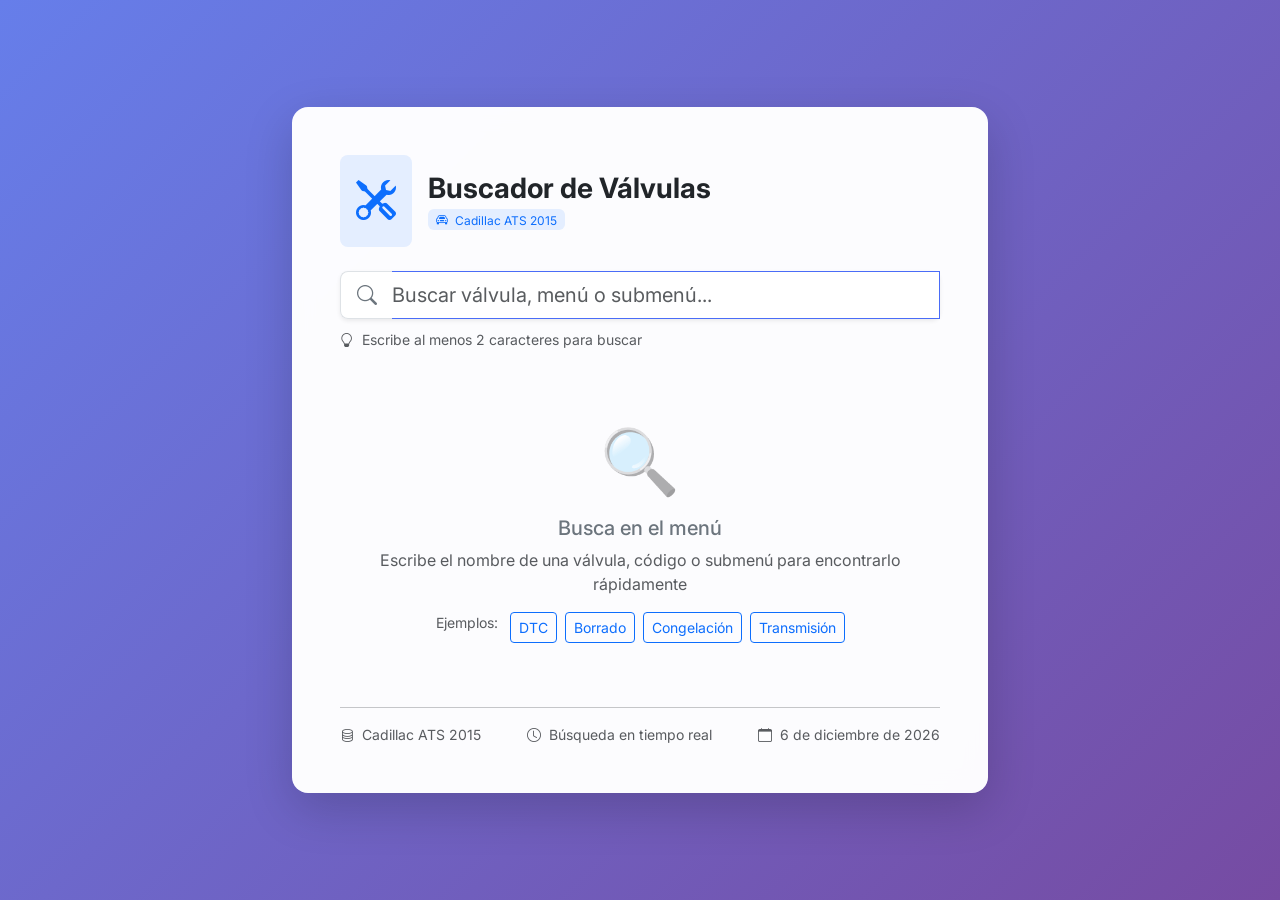
==== index.html @ 7dabc908 "Version 1: Estructura general del proyecto" ====
<!doctype html>
<html lang="es">
  <head>
    <meta charset="UTF-8" />
    <meta
      name="viewport"
      content="width=device-width, initial-scale=1.0, maximum-scale=1.0, user-scalable=no"
    />
    <title>Buscador de Válvulas - Cadillac ATS</title>

    <!-- Bootstrap 5 -->
    <link
      href="https://cdn.jsdelivr.net/npm/bootstrap@5.3.2/dist/css/bootstrap.min.css"
      rel="stylesheet"
    />
    <!-- Bootstrap Icons -->
    <link
      rel="stylesheet"
      href="https://cdn.jsdelivr.net/npm/bootstrap-icons@1.11.3/font/bootstrap-icons.min.css"
    />
    <!-- Google Fonts (opcional) -->
    <link
      href="https://fonts.googleapis.com/css2?family=Inter:wght@400;500;600;700&display=swap"
      rel="stylesheet"
    />
    <!-- Custom CSS -->
    <link rel="stylesheet" href="css/custom.css" />

    <link
      rel="icon"
      href="data:image/svg+xml,<svg xmlns='http://www.w3.org/2000/svg' viewBox='0 0 100 100'><text y='.9em' font-size='90'>🔧</text></svg>"
    />
  </head>
  <body>
    <div class="container py-4 py-md-5">
      <div class="card shadow-lg border-0 rounded-4">
        <div class="card-body p-4 p-md-5">
          <!-- Header -->
          <div
            class="d-flex flex-wrap align-items-center justify-content-between gap-3 mb-4"
          >
            <div class="d-flex align-items-center gap-3">
              <div class="bg-primary bg-opacity-10 p-3 rounded-3">
                <i class="bi bi-tools fs-1 text-primary"></i>
              </div>
              <div>
                <h1 class="h3 fw-bold mb-0">Buscador de Válvulas</h1>
                <span
                  class="badge bg-primary bg-opacity-10 text-primary fw-normal mt-1"
                  id="modeloBadge"
                >
                  <i class="bi bi-car-front me-1"></i> Cargando...
                </span>
              </div>
            </div>
          </div>

          <!-- Buscador -->
          <div class="mb-4">
            <div class="input-group input-group-lg shadow-sm">
              <span class="input-group-text bg-white border-end-0">
                <i class="bi bi-search text-secondary"></i>
              </span>
              <input
                type="text"
                id="buscador"
                class="form-control border-start-0 ps-0"
                placeholder="Buscar válvula, menú o submenú..."
                autofocus
                autocomplete="off"
              />
              <button
                id="limpiarBtn"
                class="btn btn-outline-secondary border-start-0"
                type="button"
                style="display: none"
              >
                <i class="bi bi-x-lg"></i>
              </button>
            </div>
            <div class="mt-2">
              <small class="text-muted" id="searchHint">
                <i class="bi bi-lightbulb me-1"></i> Escribe al menos 2
                caracteres para buscar
              </small>
            </div>
          </div>

          <!-- Estadísticas -->
          <div
            id="estadisticas"
            class="alert alert-secondary py-2 px-3 mb-3"
            style="display: none"
          >
            <small>
              <i class="bi bi-bar-chart me-1"></i>
              <span id="estadisticasTexto"></span>
            </small>
          </div>

          <!-- Resultados -->
          <div id="resultados" style="min-height: 200px">
            <!-- Estado vacío (se carga con JS) -->
          </div>

          <!-- Footer -->
          <hr class="my-3" />
          <div
            class="d-flex flex-wrap justify-content-between align-items-center text-muted small"
          >
            <span
              ><i class="bi bi-database me-1"></i>
              <span id="footerModelo">Cadillac ATS 2015</span></span
            >
            <span
              ><i class="bi bi-clock me-1"></i> Búsqueda en tiempo real</span
            >
            <span
              ><i class="bi bi-calendar me-1"></i> <span id="fechaActual"></span
            ></span>
          </div>
        </div>
      </div>
    </div>

    <!-- Bootstrap 5 JS -->
    <script src="https://cdn.jsdelivr.net/npm/bootstrap@5.3.2/dist/js/bootstrap.bundle.min.js"></script>
    <!-- Custom JS -->
    <script src="js/script.js"></script>
  </body>
</html>
---- css/custom.css ----
/* ===== FUENTE GLOBAL ===== */
body {
    font-family: 'Inter', -apple-system, BlinkMacSystemFont, 'Segoe UI', Roboto, Arial, sans-serif;
    background: linear-gradient(135deg, #667eea 0%, #764ba2 100%);
    min-height: 100vh;
    display: flex;
    align-items: center;
}

/* ===== CONTENEDOR PRINCIPAL ===== */
.container {
    max-width: 720px;
}

.card {
    backdrop-filter: blur(10px);
    background: rgba(255, 255, 255, 0.98);
}

/* ===== BUSCADOR ===== */
#buscador:focus {
    box-shadow: none;
    border-color: #4a6cf7;
}

.input-group:focus-within {
    box-shadow: 0 0 0 3px rgba(74, 108, 247, 0.15);
    border-radius: 0.5rem;
}

.input-group .form-control:focus {
    border-color: #4a6cf7;
}

/* ===== RESULTADOS ===== */
#resultados {
    max-height: 55vh;
    overflow-y: auto;
    scroll-behavior: smooth;
}

/* Scroll personalizado */
#resultados::-webkit-scrollbar {
    width: 4px;
}

#resultados::-webkit-scrollbar-track {
    background: #f1f1f1;
    border-radius: 10px;
}

#resultados::-webkit-scrollbar-thumb {
    background: #4a6cf7;
    border-radius: 10px;
}

/* ===== TARJETA DE RESULTADO ===== */
.resultado-item {
    animation: fadeIn 0.3s ease both;
    transition: all 0.2s ease;
    border-left: 4px solid #4a6cf7;
}

.resultado-item:hover {
    transform: translateX(4px);
    box-shadow: 0 4px 12px rgba(0, 0, 0, 0.08);
}

@keyframes fadeIn {
    from {
        opacity: 0;
        transform: translateY(-8px);
    }
    to {
        opacity: 1;
        transform: translateY(0);
    }
}

/* ===== POSICIÓN BADGE ===== */
.badge-position {
    background: #f3e8ff;
    color: #6c63ff;
}

/* ===== ESTADO VACÍO ===== */
.empty-state .display-1 {
    font-size: 4rem;
    opacity: 0.5;
}

/* ===== BOTONES DE EJEMPLO ===== */
.example-btn {
    transition: all 0.2s ease;
}

.example-btn:hover {
    transform: scale(1.05);
}

/* ===== RESPONSIVE ===== */
@media (max-width: 576px) {
    .card-body {
        padding: 1.25rem !important;
    }
    
    #resultados {
        max-height: 50vh;
    }
    
    .empty-state .display-1 {
        font-size: 3rem;
    }
}

/* ===== ANIMACIÓN DE CARGA ===== */
.spinner-custom {
    width: 2.5rem;
    height: 2.5rem;
    border: 3px solid #e8edfe;
    border-top: 3px solid #4a6cf7;
    border-radius: 50%;
    animation: spin 0.8s linear infinite;
}

@keyframes spin {
    to {
        transform: rotate(360deg);
    }
}
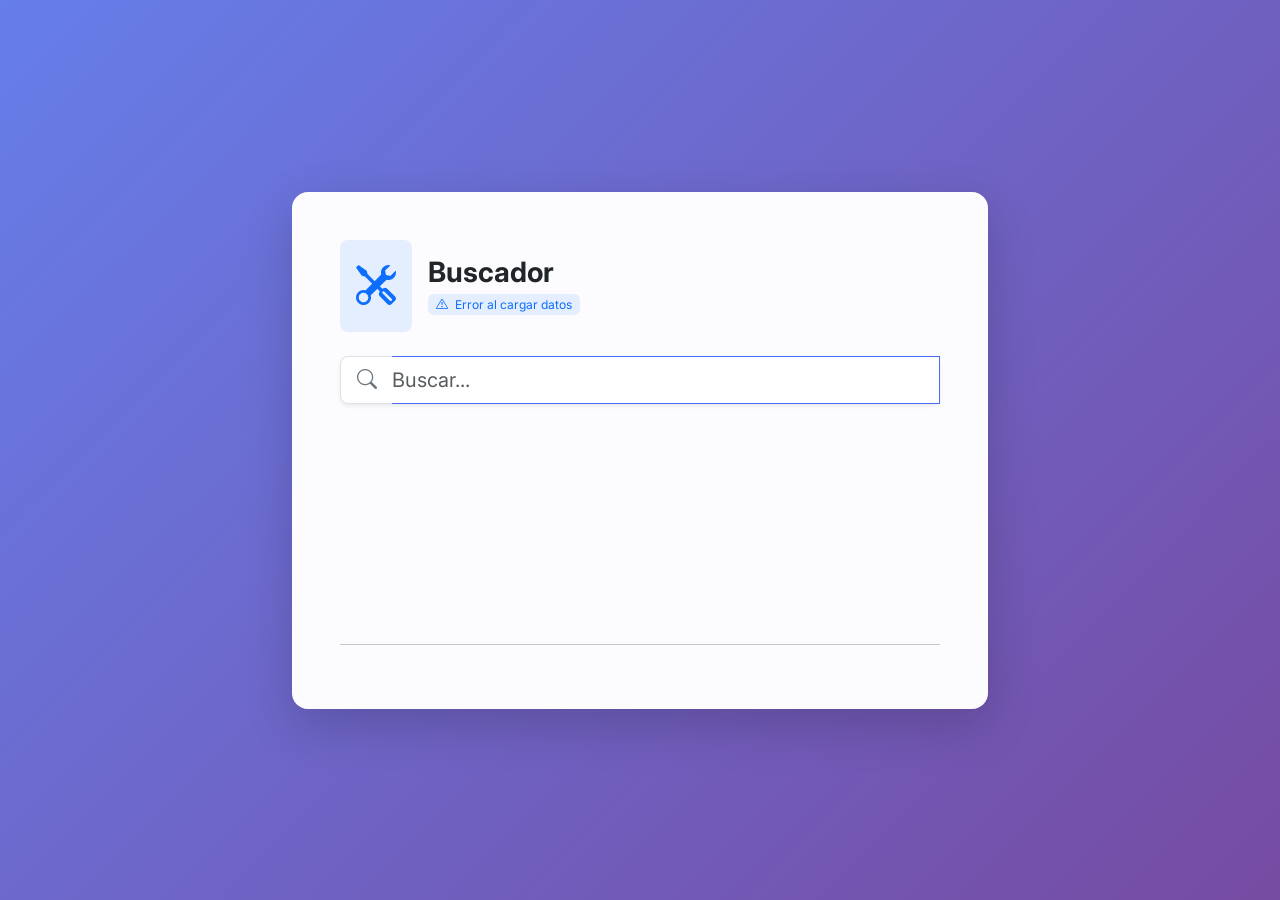
==== commit 156c5f4c: "Modificaciones menores" ====
--- a/index.html
+++ b/index.html
@@ -6,7 +6,7 @@
       name="viewport"
       content="width=device-width, initial-scale=1.0, maximum-scale=1.0, user-scalable=no"
     />
-    <title>Buscador de Válvulas - Cadillac ATS</title>
+    <title>Buscador</title>
 
     <!-- Bootstrap 5 -->
     <link
@@ -44,7 +44,7 @@
                 <i class="bi bi-tools fs-1 text-primary"></i>
               </div>
               <div>
-                <h1 class="h3 fw-bold mb-0">Buscador de Válvulas</h1>
+                <h1 class="h3 fw-bold mb-0">Buscador</h1>
                 <span
                   class="badge bg-primary bg-opacity-10 text-primary fw-normal mt-1"
                   id="modeloBadge"
@@ -65,7 +65,7 @@
                 type="text"
                 id="buscador"
                 class="form-control border-start-0 ps-0"
-                placeholder="Buscar válvula, menú o submenú..."
+                placeholder="Buscar..."
                 autofocus
                 autocomplete="off"
               />
@@ -77,12 +77,6 @@
               >
                 <i class="bi bi-x-lg"></i>
               </button>
-            </div>
-            <div class="mt-2">
-              <small class="text-muted" id="searchHint">
-                <i class="bi bi-lightbulb me-1"></i> Escribe al menos 2
-                caracteres para buscar
-              </small>
             </div>
           </div>
 
@@ -105,20 +99,6 @@
 
           <!-- Footer -->
           <hr class="my-3" />
-          <div
-            class="d-flex flex-wrap justify-content-between align-items-center text-muted small"
-          >
-            <span
-              ><i class="bi bi-database me-1"></i>
-              <span id="footerModelo">Cadillac ATS 2015</span></span
-            >
-            <span
-              ><i class="bi bi-clock me-1"></i> Búsqueda en tiempo real</span
-            >
-            <span
-              ><i class="bi bi-calendar me-1"></i> <span id="fechaActual"></span
-            ></span>
-          </div>
         </div>
       </div>
     </div>
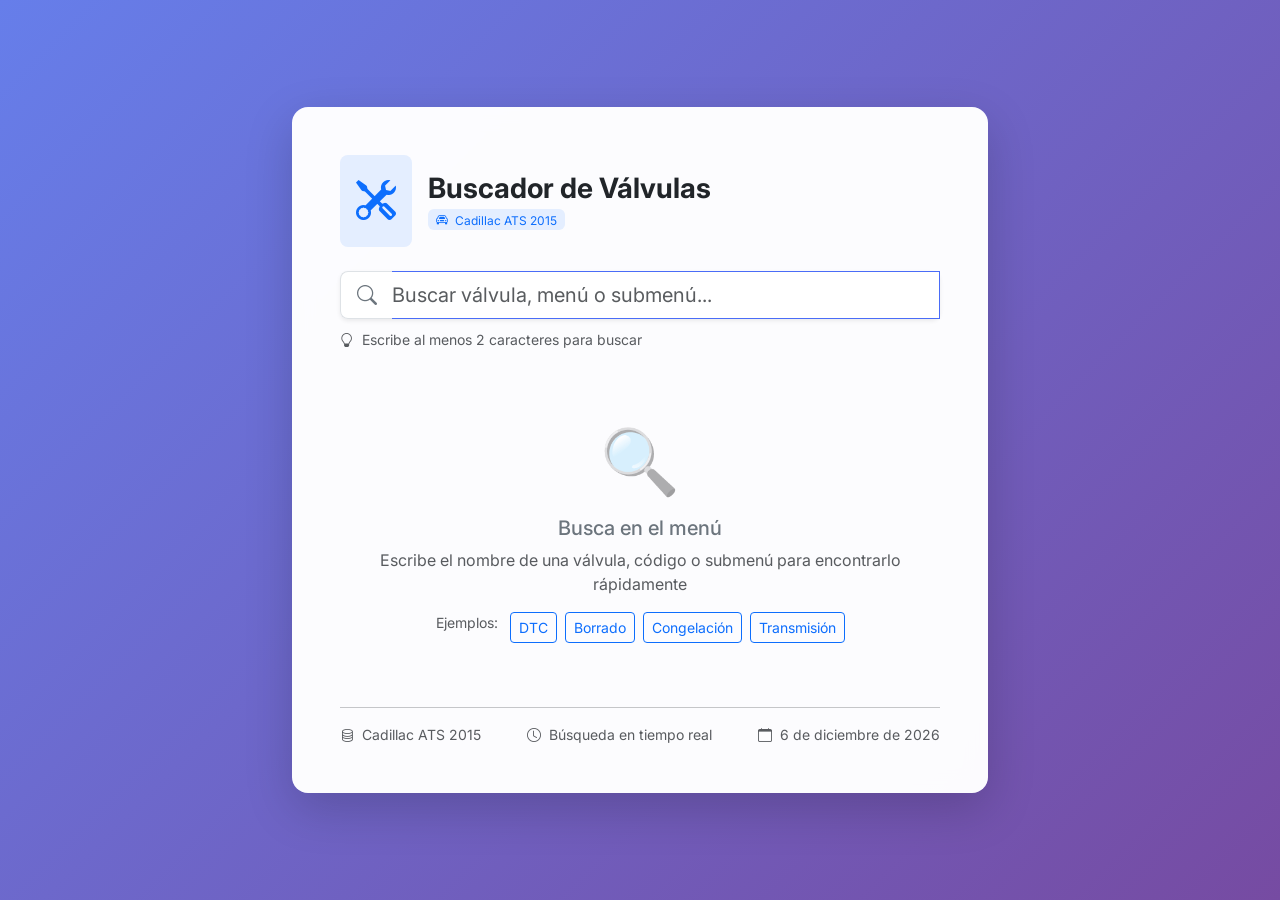
==== commit 7ed4780f: "Modificaciones menores" ====
--- a/index.html
+++ b/index.html
@@ -6,7 +6,7 @@
       name="viewport"
       content="width=device-width, initial-scale=1.0, maximum-scale=1.0, user-scalable=no"
     />
-    <title>Buscador</title>
+    <title>Buscador de Válvulas - Cadillac ATS</title>
 
     <!-- Bootstrap 5 -->
     <link
@@ -44,7 +44,7 @@
                 <i class="bi bi-tools fs-1 text-primary"></i>
               </div>
               <div>
-                <h1 class="h3 fw-bold mb-0">Buscador</h1>
+                <h1 class="h3 fw-bold mb-0">Buscador de Válvulas</h1>
                 <span
                   class="badge bg-primary bg-opacity-10 text-primary fw-normal mt-1"
                   id="modeloBadge"
@@ -65,7 +65,7 @@
                 type="text"
                 id="buscador"
                 class="form-control border-start-0 ps-0"
-                placeholder="Buscar..."
+                placeholder="Buscar válvula, menú o submenú..."
                 autofocus
                 autocomplete="off"
               />
@@ -77,6 +77,12 @@
               >
                 <i class="bi bi-x-lg"></i>
               </button>
+            </div>
+            <div class="mt-2">
+              <small class="text-muted" id="searchHint">
+                <i class="bi bi-lightbulb me-1"></i> Escribe al menos 2
+                caracteres para buscar
+              </small>
             </div>
           </div>
 
@@ -99,6 +105,20 @@
 
           <!-- Footer -->
           <hr class="my-3" />
+          <div
+            class="d-flex flex-wrap justify-content-between align-items-center text-muted small"
+          >
+            <span
+              ><i class="bi bi-database me-1"></i>
+              <span id="footerModelo">Cadillac ATS 2015</span></span
+            >
+            <span
+              ><i class="bi bi-clock me-1"></i> Búsqueda en tiempo real</span
+            >
+            <span
+              ><i class="bi bi-calendar me-1"></i> <span id="fechaActual"></span
+            ></span>
+          </div>
         </div>
       </div>
     </div>
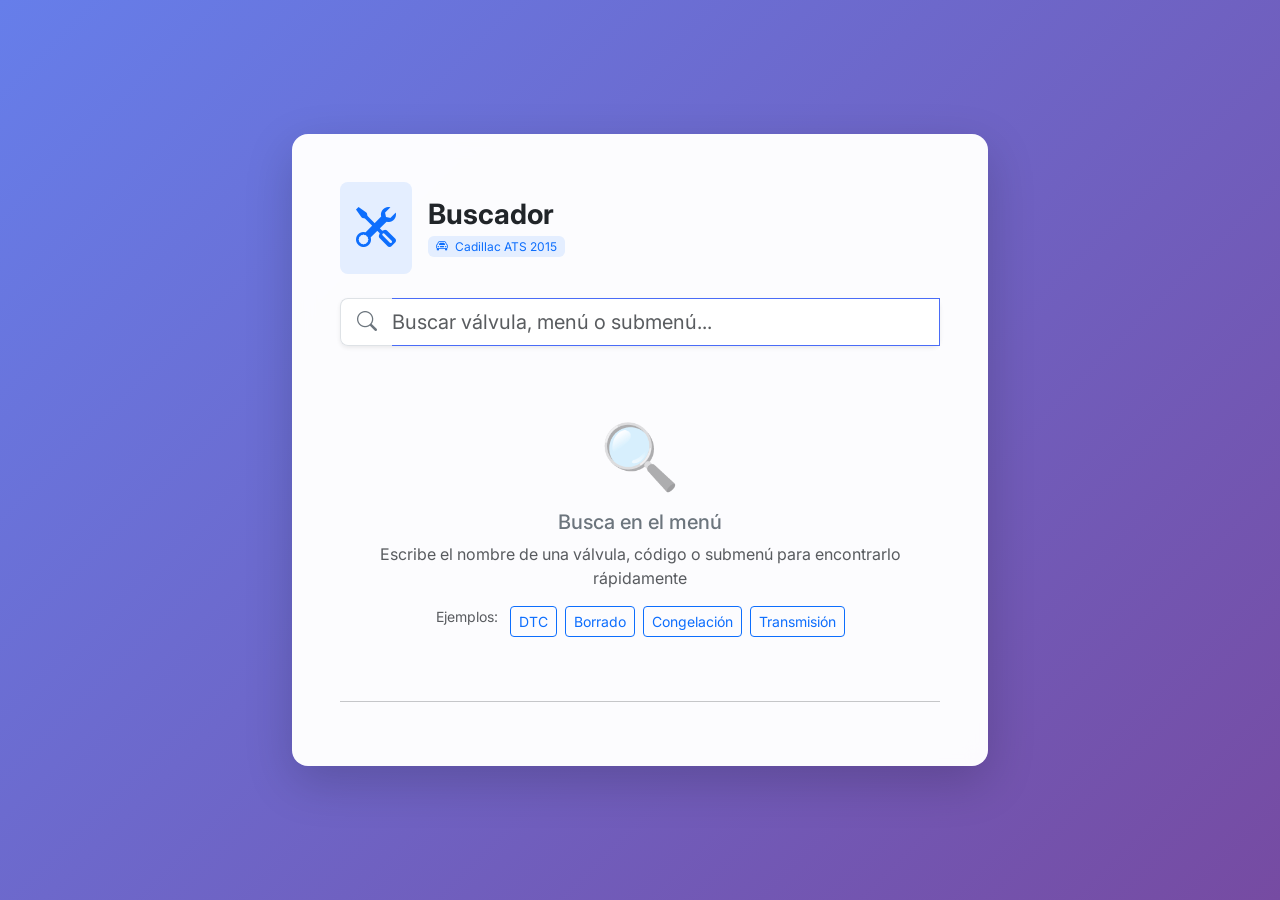
==== commit 7ae99b79: "Modificaciones menores" ====
--- a/index.html
+++ b/index.html
@@ -6,7 +6,7 @@
       name="viewport"
       content="width=device-width, initial-scale=1.0, maximum-scale=1.0, user-scalable=no"
     />
-    <title>Buscador de Válvulas - Cadillac ATS</title>
+    <title>Buscador</title>
 
     <!-- Bootstrap 5 -->
     <link
@@ -44,7 +44,7 @@
                 <i class="bi bi-tools fs-1 text-primary"></i>
               </div>
               <div>
-                <h1 class="h3 fw-bold mb-0">Buscador de Válvulas</h1>
+                <h1 class="h3 fw-bold mb-0">Buscador</h1>
                 <span
                   class="badge bg-primary bg-opacity-10 text-primary fw-normal mt-1"
                   id="modeloBadge"
@@ -78,12 +78,7 @@
                 <i class="bi bi-x-lg"></i>
               </button>
             </div>
-            <div class="mt-2">
-              <small class="text-muted" id="searchHint">
-                <i class="bi bi-lightbulb me-1"></i> Escribe al menos 2
-                caracteres para buscar
-              </small>
-            </div>
+            <div class="mt-2"></div>
           </div>
 
           <!-- Estadísticas -->
@@ -105,7 +100,7 @@
 
           <!-- Footer -->
           <hr class="my-3" />
-          <div
+          <!-- <div
             class="d-flex flex-wrap justify-content-between align-items-center text-muted small"
           >
             <span
@@ -118,7 +113,7 @@
             <span
               ><i class="bi bi-calendar me-1"></i> <span id="fechaActual"></span
             ></span>
-          </div>
+          </div> -->
         </div>
       </div>
     </div>
